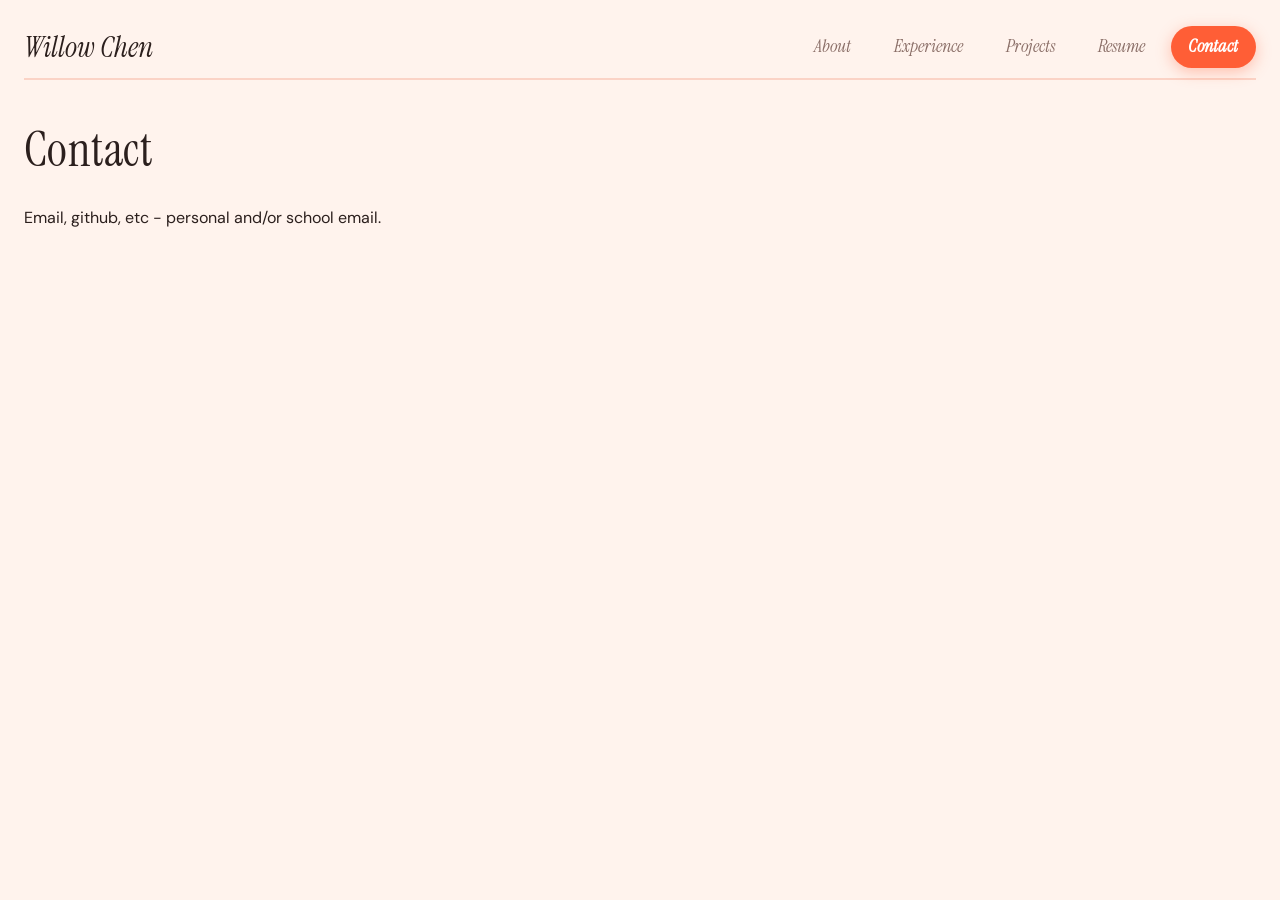
==== contact.html @ 090bf756 "Set up nav pages & current aesthetic iteration" ====
<!DOCTYPE html>
<html lang="en">

<head>
    <link rel="preconnect" href="https://fonts.googleapis.com">
    <link rel="preconnect" href="https://fonts.gstatic.com" crossorigin>
    <link
        href="https://fonts.googleapis.com/css2?family=DM+Sans:ital,opsz,wght@0,9..40,400;0,9..40,500;0,9..40,700;1,9..40,400;1,600&family=Instrument+Serif:ital@0;1&display=swap"
        rel="stylesheet">
    <meta charset="UTF-8">
    <meta name="viewport" content="width=device-width, initial-scale=1.0">
    <title>Contact - Willow Chen</title>
    <link rel="stylesheet" href="style.css">
</head>

<body>

    <header class="navbar">
        <a href="index.html" class="nav-brand">Willow Chen</a>
        <nav class="nav-links">
            <a href="index.html" class="nav-tab">About</a>
            <a href="experience.html" class="nav-tab">Experience</a>
            <a href="projects.html" class="nav-tab">Projects</a>
            <a href="resume.html" class="nav-tab">Resume</a>

            <a href="contact.html" class="nav-tab active">Contact</a>
        </nav>
    </header>

    <main>
        <section class="content-section">
            <h1>Contact</h1>
            <p>Email, github, etc - personal and/or school email.</p>
        </section>
    </main>

</body>

</html>
---- style.css ----
:root {
    --bg-color: #fff3ed;          
    --text-primary: #2b1f1d;      
    --text-muted: #8a6e67;        
    --border-color: #fbd3c6;     
    
    --accent-orange: #ff5e36;     
    --accent-orange-hover: #e0451d;
    --accent-peach-soft: #ffe3d8;  
    
    --accent-tile-blue: #0081a7;  
    --accent-blue-soft: #e0f2f7;  
    
    --card-bg: #ffffff;

    --font-heading: 'Instrument Serif', Georgia, serif;
    --font-body: 'DM Sans', -apple-system, sans-serif;
}

html {
    scroll-behavior: smooth;
}

body {
    background-color: var(--bg-color);
    color: var(--text-primary);
    font-family: var(--font-body);
    margin: 0;
    padding: 0 1.5rem;
    line-height: 1.6;
}

h1, h2, h3 {
    font-family: var(--font-heading);
    font-weight: 400;
    letter-spacing: 0.01em;
    color: var(--text-primary);
}

h1 {
    margin-top: 0 !important;
    margin-bottom: 1rem !important;
    font-size: 3rem;
}

h2 {
    font-size: 2.2rem;
}

main, .content-section {
    padding-top: 1rem !important;
    margin-top: 0 !important;
}

header, .navbar {
    margin-bottom: 0 !important;
    padding-bottom: 0.5rem !important;
}

.navbar {
    display: flex;
    justify-content: space-between;
    align-items: center;
    padding: 1.5rem 0;
    border-bottom: 2px solid var(--border-color);
    margin-bottom: 2.5rem;
}

.nav-brand {
    font-family: var(--font-heading);
    font-style: italic;
    font-weight: 400;
    font-size: 1.8rem;
    text-decoration: none;
    color: var(--text-primary);
}


.nav-links {
    display: flex;
    gap: 0.5rem;
}


.nav-tab {
    text-decoration: none;
    color: var(--text-muted);
    font-family: var(--font-heading);
    font-style: italic;               
    font-size: 1.15rem;               
    padding: 0.4rem 1.1rem;
    border-radius: 30px;
    transition: all 0.25s ease;
}

.nav-tab:hover {
    color: var(--accent-tile-blue);
    background-color: var(--accent-blue-soft);
}

.nav-tab.active {
    color: #ffffff;
    font-weight: 600;
    background-color: var(--accent-orange);
    box-shadow: 0 4px 15px rgba(255, 94, 54, 0.35);
}

.btn-primary, .btn-download {
    display: inline-block;
    background-color: var(--accent-orange);
    color: #ffffff;
    padding: 0.7rem 1.5rem;
    border-radius: 30px;
    font-weight: 600;
    text-decoration: none;
    border: none;
    box-shadow: 0 4px 15px rgba(255, 94, 54, 0.35);
    transition: all 0.2s ease;
}

.btn-primary:hover, .btn-download:hover {
    background-color: var(--accent-orange-hover);
    transform: translateY(-2px);
    box-shadow: 0 6px 20px rgba(255, 94, 54, 0.45);
}

.content-section {
    padding-top: 2rem;
    margin-bottom: 4rem;
}

.resume-section {
    display: flex;
    justify-content: center;
    align-items: center;
    width: 100%;
    margin: 2rem 0;
}

.resume-frame {
    background-color: var(--card-bg);
    padding: 1.25rem;
    border: 2px solid var(--border-color);
    border-radius: 20px;
    box-shadow: 0 12px 35px rgba(255, 94, 54, 0.2), 0 4px 15px rgba(0, 129, 167, 0.12);
    max-width: 650px;
    width: 100%;
}

.resume-img {
    width: 100%;
    height: auto;
    display: block;
    border-radius: 12px;
}
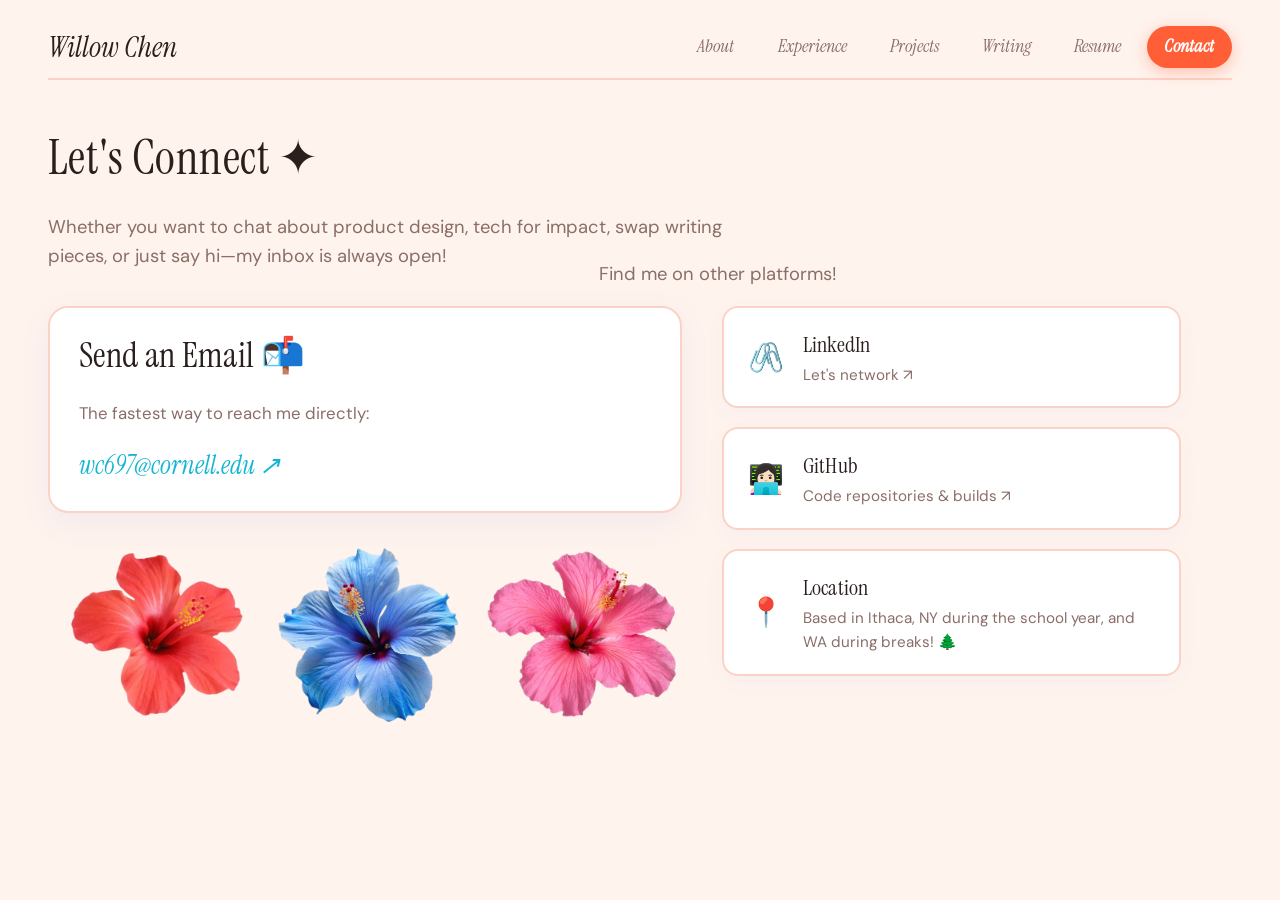
==== commit 7a3d992e: "Finished about, exp., and contact pages." ====
--- a/contact.html
+++ b/contact.html
@@ -9,31 +9,91 @@
         rel="stylesheet">
     <meta charset="UTF-8">
     <meta name="viewport" content="width=device-width, initial-scale=1.0">
-    <title>Contact - Willow Chen</title>
+    <title>Contact | Willow Chen</title>
     <link rel="stylesheet" href="style.css">
 </head>
 
 <body>
-
+    <!-- Navigation Bar -->
     <header class="navbar">
         <a href="index.html" class="nav-brand">Willow Chen</a>
         <nav class="nav-links">
             <a href="index.html" class="nav-tab">About</a>
             <a href="experience.html" class="nav-tab">Experience</a>
             <a href="projects.html" class="nav-tab">Projects</a>
+            <a href="writing.html" class="nav-tab">Writing</a>
             <a href="resume.html" class="nav-tab">Resume</a>
-
             <a href="contact.html" class="nav-tab active">Contact</a>
         </nav>
     </header>
 
     <main>
-        <section class="content-section">
-            <h1>Contact</h1>
-            <p>Email, github, etc - personal and/or school email.</p>
-        </section>
+        <div>
+            <h1>Let's Connect <span class="sparkle">✦</span></h1>
+            <p class="page-subtitle">
+                Whether you want to chat about product design, tech for impact, swap writing pieces, or just say hi—my
+                inbox is always open!
+            </p>
+        </div>
+
+        <div class="header-right">
+            <p class="section-label-right">Find me on other platforms!</p>
+        </div>
+
+        <div class="contact-grid">
+
+            <!-- Left Side: email card + hibiscus decor -->
+            <div class="left-column-wrapper">
+                <div class="main-contact-card">
+                    <h2 class="contact-card-title">Send an Email 📬</h2>
+                    <p class="contact-card-desc">The fastest way to reach me directly:</p>
+                    <a href="mailto:wc697@cornell.edu" class="contact-email-link">
+                        wc697@cornell.edu ↗
+                    </a>
+                </div>
+
+                <!-- Hibiscus Decor Container -->
+                <div class="hibiscus-decor">
+                    <img src="assets/flower1.png" alt="Hibiscus flower" class="hibiscus-flower">
+                    <img src="assets/flower2.png" alt="Hibiscus flower" class="hibiscus-flower">
+                    <img src="assets/flower3.png" alt="Hibiscus flower" class="hibiscus-flower">
+                </div>
+            </div>
+
+            <!-- Right Side: linkedin, github, location cards -->
+            <div class="contact-links-column">
+
+                <a href="https://www.linkedin.com/in/willowchen29" target="_blank" rel="noopener noreferrer"
+                    class="social-link-card">
+                    <span class="social-icon">🖇️</span>
+                    <div>
+                        <h3 class="social-title">LinkedIn</h3>
+                        <p class="social-handle">Let's network ↗</p>
+                    </div>
+                </a>
+
+                <a href="https://github.com/willowchen2" target="_blank" rel="noopener noreferrer"
+                    class="social-link-card">
+                    <span class="social-icon">👩🏻‍💻</span>
+                    <div>
+                        <h3 class="social-title">GitHub</h3>
+                        <p class="social-handle">Code repositories & builds ↗</p>
+                    </div>
+                </a>
+
+                <div class="social-link-card offline-card">
+                    <span class="social-icon">📍</span>
+                    <div>
+                        <h3 class="social-title">Location</h3>
+                        <p class="social-handle">Based in Ithaca, NY during the school year, and WA during breaks! 🌲
+                        </p>
+                    </div>
+                </div>
+
+            </div>
+
+        </div>
     </main>
-
 </body>
 
 </html>
--- a/style.css
+++ b/style.css
@@ -1,16 +1,16 @@
 :root {
-    --bg-color: #fff3ed;          
-    --text-primary: #2b1f1d;      
-    --text-muted: #8a6e67;        
-    --border-color: #fbd3c6;     
-    
-    --accent-orange: #ff5e36;     
+    --bg-color: #fff3ed;
+    --text-primary: #2b1f1d;
+    --text-muted: #8a6e67;
+    --border-color: #fbd3c6;
+
+    --accent-orange: #ff5e36;
     --accent-orange-hover: #e0451d;
-    --accent-peach-soft: #ffe3d8;  
-    
-    --accent-tile-blue: #0081a7;  
-    --accent-blue-soft: #e0f2f7;  
-    
+    --accent-peach-soft: #ffe3d8;
+
+    --accent-tile-blue: #0081a7;
+    --accent-blue-soft: #e0f2f7;
+
     --card-bg: #ffffff;
 
     --font-heading: 'Instrument Serif', Georgia, serif;
@@ -26,11 +26,19 @@
     color: var(--text-primary);
     font-family: var(--font-body);
     margin: 0;
-    padding: 0 1.5rem;
+    padding: 0 3rem;
     line-height: 1.6;
 }
 
-h1, h2, h3 {
+header,
+main,
+footer {
+    width: 100%;
+}
+
+h1,
+h2,
+h3 {
     font-family: var(--font-heading);
     font-weight: 400;
     letter-spacing: 0.01em;
@@ -47,12 +55,16 @@
     font-size: 2.2rem;
 }
 
-main, .content-section {
-    padding-top: 1rem !important;
+main,
+.content-section,
+.hero-section {
+    padding-top: 0 !important;
     margin-top: 0 !important;
 }
 
-header, .navbar {
+/* --- Navbar --- */
+header,
+.navbar {
     margin-bottom: 0 !important;
     padding-bottom: 0.5rem !important;
 }
@@ -61,9 +73,10 @@
     display: flex;
     justify-content: space-between;
     align-items: center;
-    padding: 1.5rem 0;
+    padding: 1.5rem 0 0.75rem 0;
     border-bottom: 2px solid var(--border-color);
-    margin-bottom: 2.5rem;
+    margin-bottom: 2.5rem !important;
+    width: 100%;
 }
 
 .nav-brand {
@@ -75,19 +88,17 @@
     color: var(--text-primary);
 }
 
-
 .nav-links {
     display: flex;
     gap: 0.5rem;
 }
-
 
 .nav-tab {
     text-decoration: none;
     color: var(--text-muted);
     font-family: var(--font-heading);
-    font-style: italic;               
-    font-size: 1.15rem;               
+    font-style: italic;
+    font-size: 1.15rem;
     padding: 0.4rem 1.1rem;
     border-radius: 30px;
     transition: all 0.25s ease;
@@ -105,7 +116,8 @@
     box-shadow: 0 4px 15px rgba(255, 94, 54, 0.35);
 }
 
-.btn-primary, .btn-download {
+.btn-primary,
+.btn-download {
     display: inline-block;
     background-color: var(--accent-orange);
     color: #ffffff;
@@ -118,7 +130,8 @@
     transition: all 0.2s ease;
 }
 
-.btn-primary:hover, .btn-download:hover {
+.btn-primary:hover,
+.btn-download:hover {
     background-color: var(--accent-orange-hover);
     transform: translateY(-2px);
     box-shadow: 0 6px 20px rgba(255, 94, 54, 0.45);
@@ -129,6 +142,7 @@
     margin-bottom: 4rem;
 }
 
+/* --- Resume Page Styling --- */
 .resume-section {
     display: flex;
     justify-content: center;
@@ -153,3 +167,529 @@
     display: block;
     border-radius: 12px;
 }
+
+/* --- Full-Width Hero Section --- */
+.hero-section {
+    display: grid;
+    grid-template-columns: 1fr auto;
+    gap: 3rem;
+    align-items: start;
+    width: 100%;
+}
+
+/* Left Column Styling */
+.hero-text {
+    display: flex;
+    flex-direction: column;
+}
+
+.hero-title {
+    font-size: 3.2rem;
+    font-family: var(--font-heading);
+    color: var(--text-primary);
+    margin: 0 0 0.3rem 1 !important;
+    line-height: 1.1;
+}
+
+.hero-subtitle {
+    font-size: 2.1rem;
+    font-family: var(--font-heading);
+    font-weight: 400;
+    color: var(--text-primary);
+    margin: 0 !important;
+    line-height: 1.2;
+}
+
+#typed-text {
+    color: var(--accent-orange);
+    font-weight: 400;
+}
+
+.typed-cursor {
+    color: var(--accent-tile-blue);
+    font-style: normal;
+    font-weight: 300;
+}
+
+/* About Me Box expands with full layout */
+.about-box {
+    background-color: var(--card-bg);
+    border: 2px solid var(--border-color);
+    border-radius: 20px;
+    padding: 1.25rem 1.5rem;
+    margin-top: 1.5rem;
+    max-width: 690px;
+    /* Expands to fill out the wide layout */
+    box-sizing: border-box;
+    box-shadow: 0 8px 25px rgba(255, 94, 54, 0.08);
+}
+
+.about-box p {
+    margin: 0;
+    font-size: 1.15rem;
+    color: var(--text-primary);
+    line-height: 1.6;
+}
+
+/* Right Column Scrapbook Styling */
+.photo-right {
+    display: flex;
+    justify-content: flex-end;
+}
+
+.scrapbook-container {
+    position: relative;
+    width: 360px;
+    height: 420px;
+    display: flex;
+    justify-content: center;
+    align-items: center;
+    transform: translateX(-115px);
+}
+
+.scrapbook-card {
+    position: absolute;
+    background-color: #ffffff;
+    padding: 0.8rem 0.8rem 1.2rem 0.8rem;
+    border: 1.5px solid var(--border-color);
+    border-radius: 12px;
+    box-shadow: 0 10px 25px rgba(43, 31, 29, 0.12);
+    transition: transform 0.3s ease, z-index 0.3s ease;
+}
+
+.scrapbook-card img {
+    width: 100%;
+    height: auto;
+    border-radius: 8px;
+    display: block;
+    object-fit: cover;
+}
+
+.photo-accent-left {
+    width: 170px;
+    top: 20px;
+    left: -10px;
+    transform: rotate(-12deg) translateX(-50px);
+    z-index: 1;
+
+}
+
+.photo-accent-right {
+    width: 160px;
+    bottom: 30px;
+    right: -10px;
+    transform: rotate(10deg) translateX(30px);
+    z-index: 1;
+}
+
+.photo-main {
+    width: 220px;
+    z-index: 2;
+    transform: rotate(-2deg);
+    box-shadow: 0 15px 35px rgba(255, 94, 54, 0.2);
+}
+
+.tape-strip {
+    position: absolute;
+    top: -12px;
+    left: 50%;
+    transform: translateX(-50%) rotate(-3deg);
+    width: 70px;
+    height: 22px;
+    background-color: rgba(255, 227, 216, 0.85);
+    border: 1px dashed var(--border-color);
+    backdrop-filter: blur(2px);
+    z-index: 3;
+}
+
+.scrapbook-card:hover {
+    z-index: 4;
+    transform: scale(1.04) rotate(0deg);
+}
+
+
+
+
+
+/* --- Photo Strip / Row Styling --- */
+.photo-row-section {
+    margin-top: 3rem;
+    width: 100%;
+}
+
+.photo-row-title {
+    font-family: var(--font-heading);
+    font-style: italic;
+    font-size: 1.8rem;
+    color: var(--text-primary);
+    margin-bottom: 1.2rem;
+}
+
+/* Row wrapper with smooth horizontal scrolling */
+.photo-row {
+    display: flex;
+    gap: 1.2rem;
+    overflow-x: auto;
+    padding: 1rem 0.5rem 1.8rem 0.5rem;
+    /* Extra padding so rotated cards don't clip */
+    scroll-snap-type: x mandatory;
+}
+
+/* Individual Polaroid Card */
+.mini-card {
+    flex: 0 0 190px;
+    background-color: #ffffff;
+    border: 1.5px solid var(--border-color);
+    border-radius: 12px;
+    padding: 0.6rem 0.6rem 0.8rem 0.6rem;
+    box-shadow: 0 8px 20px rgba(43, 31, 29, 0.08);
+    display: inline-block;
+    /* Required for transforms in flexbox */
+    transition: transform 0.3s cubic-bezier(0.25, 1, 0.5, 1), box-shadow 0.3s ease;
+    scroll-snap-align: start;
+    will-change: transform;
+}
+
+.mini-card img {
+    width: 100%;
+    height: 140px;
+    object-fit: cover;
+    border-radius: 8px;
+    display: block;
+}
+
+.card-caption {
+    display: block;
+    font-family: var(--font-heading);
+    font-style: italic;
+    font-size: 0.95rem;
+    color: var(--text-muted);
+    text-align: center;
+    margin-top: 0.5rem;
+}
+
+.mini-card.card-tilt-left {
+    transform: rotate(-4deg);
+}
+
+.mini-card.card-tilt-right {
+    transform: rotate(4deg);
+}
+
+.mini-card:hover {
+    transform: translateY(-8px) rotate(0deg) scale(1.04) !important;
+    box-shadow: 0 14px 28px rgba(255, 94, 54, 0.22);
+    z-index: 10;
+}
+
+/* ==========================================================================
+   EXPERIENCE PAGE STYLING
+   ========================================================================== */
+
+.exp-card {
+    background-color: var(--card-bg);
+    border: 2px solid var(--border-color);
+    border-radius: 20px;
+    padding: 1.8rem 2rem;
+    box-shadow: 0 8px 25px rgba(255, 94, 54, 0.06);
+    display: flex;
+    gap: 2.5rem;
+    align-items: center;
+    transition: transform 0.2s ease, box-shadow 0.2s ease;
+    margin-bottom: 20px;
+    margin-top: 20px;
+}
+
+.exp-top-right-pic {
+    position: absolute;
+    top: 0;
+    right: 0;
+    width: 350px;
+    height: 310px;
+    transform: rotate(3deg) translateX(5px) translateY(100px);
+    transition: transform 0.4s ease-in-out;
+}
+
+.exp-top-right-pic:hover {
+    transform: rotate(15deg) translateX(5px) translateY(100px);
+}
+
+.exp-card:hover {
+    transform: translateY(-3px);
+    box-shadow: 0 12px 30px rgba(255, 94, 54, 0.12);
+}
+
+.exp-content {
+    flex: 1;
+}
+
+.company-link {
+    color: #3b82f6;
+    text-decoration: none;
+    font-size: 1.3rem;
+    font-weight: 500;
+    transition: color 0.2s ease, text-decoration 0.2s ease;
+}
+
+.company-link:hover {
+    color: #1d4ed8;
+    text-decoration: underline;
+    text-underline-offset: 3px;
+}
+
+/* Polaroid Photo Frame for Experience Cards */
+.exp-image-wrapper {
+    flex: 0 0 280px;
+    background-color: #ffffff;
+    border: 1.5px solid var(--border-color);
+    border-radius: 12px;
+    padding: 0.8rem 0.8rem 1.2rem 0.8rem;
+    box-shadow: 0 8px 20px rgba(43, 31, 29, 0.08);
+    transition: transform 0.25s ease;
+}
+
+.exp-image-wrapper img {
+    width: 100%;
+    height: 220px;
+    object-fit: cover;
+    border-radius: 8px;
+    display: block;
+}
+
+.exp-image-wrapper:hover {
+    transform: scale(1.04) rotate(0deg);
+}
+
+.exp-role {
+    font-size: 1.8rem;
+    margin: 0;
+}
+
+.exp-header {
+    justify-content: space-between;
+    margin-bottom: 0.5rem;
+}
+
+.exp-description {
+    color: var(--text-primary);
+    font-size: 1.05rem;
+    line-height: 1.6;
+    margin-bottom: 1rem;
+}
+
+.exp-date {
+    color: var(--text-muted);
+    font-size: 1.15rem;
+}
+
+.exp-tags {
+    display: flex;
+    flex-wrap: wrap;
+    gap: 0.4rem;
+}
+
+.exp-tag {
+    color: var(--text-muted);
+    font-size: 0.9rem;
+}
+
+
+/* ==========================================================================
+   CONTACT PAGE STYLING
+   ========================================================================== */
+
+.contact-header-split {
+    display: grid;
+    grid-template-columns: 1.1fr 0.9fr;
+    gap: 2.5rem;
+    align-items: end;
+    margin-bottom: 1.5rem;
+}
+
+/* Header Left Column */
+.header-left {
+    display: flex;
+    flex-direction: column;
+}
+
+.page-title {
+    font-family: var(--font-heading);
+    font-size: 3.5rem;
+    margin-top: 0;
+    margin-bottom: 0.2rem;
+    color: var(--text-primary);
+}
+
+.sparkle {
+    color: var(--text-primary);
+    display: inline-block;
+}
+
+.page-subtitle {
+    color: var(--text-muted);
+    font-size: 1.15rem;
+    line-height: 1.6;
+    margin: 0;
+    max-width: 720px;
+}
+
+/* Header Right Column */
+.header-right {
+    text-align: right;
+    grid-column: 2;
+}
+
+.section-label-right {
+    color: var(--text-muted);
+    font-size: 1.15rem;
+    line-height: 1.6;
+    margin: 0;
+    display: inline-block;
+    transform: translateX(-395px) translateY(-10px);
+    margin-bottom: 0.4rem;
+    /* Reduced from 0.8rem to pull cards up closer */
+    margin-top: -0.5rem;
+    /* Nudges the text itself up higher */
+}
+
+
+/* --- Left Column Wrapper --- */
+.left-column-wrapper {
+    display: flex;
+    flex-direction: column;
+    justify-content: space-between;
+    height: 100%;
+}
+
+/* --- Hibiscus Decor Container --- */
+.hibiscus-decor {
+    display: flex;
+    align-items: center;
+    gap: .8rem;
+    margin-top: 1.3rem;
+    padding-left: 0.5rem;
+}
+
+/* --- Hibiscus Image Styling & Hover Rotation --- */
+.hibiscus-flower {
+    width: 200px;
+    height: 200px;
+    object-fit: contain;
+    cursor: pointer;
+    transition: transform 0.6s ease-in-out;
+}
+
+.hibiscus-flower:hover {
+    transform: rotate(40deg);
+}
+
+/* --- Main Cards Grid --- */
+.contact-grid {
+    display: grid;
+    grid-template-columns: 1.1fr 0.9fr;
+    gap: 2.5rem;
+    align-items: start;
+}
+
+/* Main Email Card (Left) */
+.main-contact-card {
+    position: relative;
+    background-color: var(--card-bg);
+    border: 2px solid var(--border-color);
+    border-radius: 20px;
+    padding: 1.2rem 1.8rem 1.5rem 1.8rem;
+    box-shadow: 0 10px 30px rgba(59, 130, 246, 0.08);
+}
+
+.contact-card-title {
+    font-family: var(--font-heading);
+    font-size: 2.2rem;
+    margin-top: 0;
+    margin-bottom: 0.4rem;
+}
+
+.contact-card-desc {
+    color: var(--text-muted);
+    font-size: 1.05rem;
+    margin-bottom: 1.2rem;
+}
+
+.contact-email-link {
+    font-family: var(--font-heading);
+    font-style: italic;
+    font-size: 1.6rem;
+    color: #13b5d2;
+    text-decoration: none;
+    transition: color 0.2s ease, text-decoration 0.2s ease;
+    display: inline-block;
+}
+
+.contact-email-link:hover {
+    color: #4368ce;
+    text-decoration: underline;
+    text-underline-offset: 4px;
+}
+
+/* Right Column Social Cards */
+.contact-links-column {
+    display: flex;
+    flex-direction: column;
+    gap: 1.2rem;
+    margin-top: 0;
+}
+
+.social-link-card {
+    display: flex;
+    align-items: center;
+    gap: 1.2rem;
+    background-color: var(--card-bg);
+    border: 2px solid var(--border-color);
+    border-radius: 16px;
+    padding: 1.2rem 1.5rem;
+    text-decoration: none;
+    color: var(--text-primary);
+    box-shadow: 0 6px 20px rgba(59, 130, 246, 0.04);
+    transition: transform 0.2s ease, border-color 0.2s ease, box-shadow 0.2s ease;
+}
+
+.social-link-card:hover {
+    transform: translateY(-3px);
+    border-color: #3b82f6;
+    box-shadow: 0 10px 25px rgba(59, 130, 246, 0.15);
+}
+
+.social-link-card:hover .social-title {
+    color: #3b82f6;
+}
+
+.social-icon {
+    font-size: 1.8rem;
+}
+
+.social-title {
+    font-family: var(--font-heading);
+    font-size: 1.4rem;
+    margin: 0;
+    transition: color 0.2s ease;
+}
+
+.social-handle {
+    font-size: 0.95rem;
+    color: var(--text-muted);
+    margin: 0;
+}
+
+/* Location Card (non-clickable) */
+.offline-card {
+    cursor: default;
+}
+
+.offline-card:hover {
+    transform: none;
+    border-color: var(--border-color);
+    box-shadow: 0 6px 20px rgba(59, 130, 246, 0.04);
+}
+
+.offline-card:hover .social-title {
+    color: var(--text-primary);
+}
